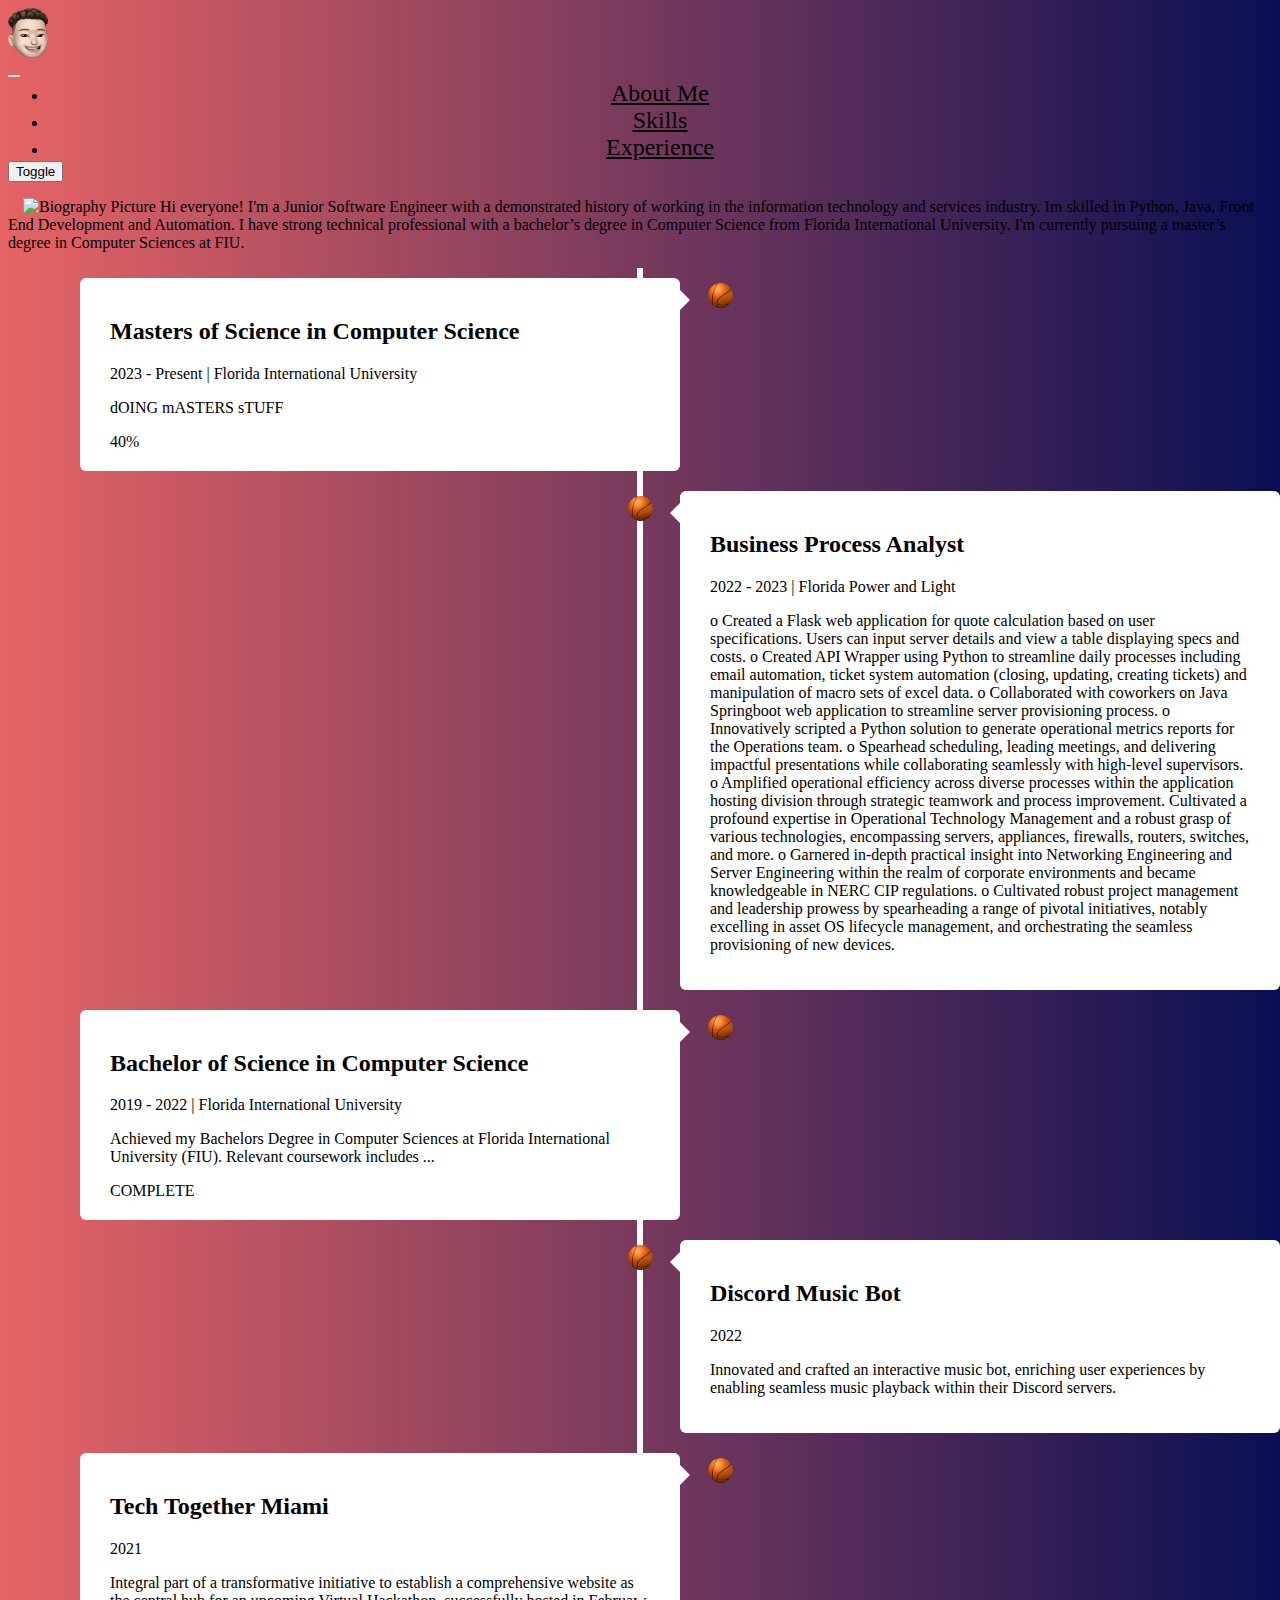
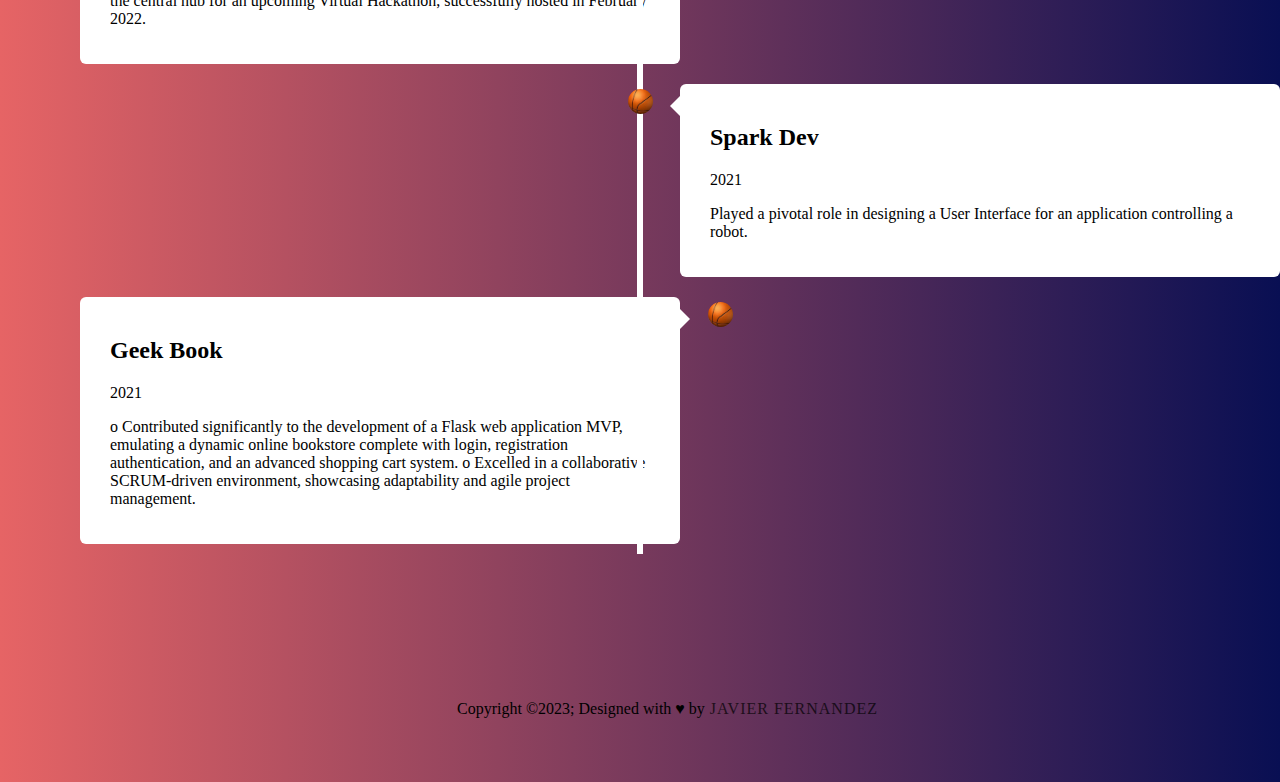
==== home.html @ 97260207 "Initial commit" ====
<!DOCTYPE html>
<html lang="en">
  <head>
    <meta charset="UTF-8" />
    <meta http-equiv="X-UA-Compatible" content="IE=edge" />
    <meta name="viewport" content="width=device-width, initial-scale=1.0" />
    <title>Javi's Resume Website</title>
    <link rel="stylesheet" href="css/main.css">
    <link rel="icon" type="image/icon" href="img/favicon.ico">


<!-- Bootstrap CSS -->
   <link rel="stylesheet" href="https://cdnjs.cloudflare.com/ajax/libs/font-awesome/6.5.1/css/all.min.css" integrity="sha512-DTOQO9RWCH3ppGqcWaEA1BIZOC6xxalwEsw9c2QQeAIftl+Vegovlnee1c9QX4TctnWMn13TZye+giMm8e2LwA==" crossorigin="anonymous" referrerpolicy="no-referrer" />
   <link href="https://cdn.jsdelivr.net/npm/bootstrap@5.3.2/dist/css/bootstrap.min.css" rel="stylesheet" integrity="sha384-T3c6CoIi6uLrA9TneNEoa7RxnatzjcDSCmG1MXxSR1GAsXEV/Dwwykc2MPK8M2HN" crossorigin="anonymous">
  </head>
  <body class="gradient-background">

        <header class="header-main">
            <nav class="navbar navbar-expand-lg">
            <div class="container-fluid">
                <div class="header-main-logo">
                    <img src="img/logo.PNG" alt="JF Logo Picture">
                </div>
                <button class="navbar-toggler" type="button" data-bs-toggle="collapse" data-bs-target="#navbarNav" aria-controls="navbarNav" aria-expanded="false" aria-label="Toggle navigation">
                <span class="navbar-toggler-icon"></span>
                </button>
                <div class="collapse navbar-collapse text-center" id="navbarNav">
                <ul class="navbar-nav">
                    <li class="nav-item">
                    <a class="nav-link" href="#about-section">About Me</a>
                    </li>
                    <li class="nav-item">
                    <a class="nav-link" href="#skills-section">Skills</a>
                    </li>
                    <li class="nav-item">
                    <a class="nav-link" href="#experience-section"> Experience</a>
                    </li>
                </ul>
                </div>
            </div>
            </nav>
        </header>
        <button id="toggleButton">Toggle</button>

        <div id="about-section" class="about-section">
            <p>
                <img  class="image" src="img/Bio_Pic.JPG" alt="Biography Picture">
                Hi everyone! I'm a Junior Software Engineer with a demonstrated history of working in the information technology and services industry. 
                Im skilled in Python, Java, Front End Development and Automation. I have strong technical professional with a bachelor’s degree in Computer Science 
                from Florida International University. I'm currently pursuing a master’s degree in Computer Sciences at FIU.            
            </p>
        </div>

        <div id="experience-section" class="experience-section">
            <div class="timeline">
                <div class="experience-section-container left">
                    <div class="timeline-content">
                      <h2>Masters of Science in Computer Science</h2>
                      <span class="date-class"> 2023 - Present | Florida International University</span>
                      <p>dOING mASTERS sTUFF
                      </p>
                      <div class="progress">
                        <div id="myprogressbar" class="progress-bar progress-bar-striped progress-bar-animated" style="width:40%">40%</div>
                      </div>
                    </div>
                </div>
                <div class="experience-section-container right">
                    <div class="timeline-content">
                      <h2>Business Process Analyst</h2>
                      <span class="date-class"> 2022 - 2023 | Florida Power and Light </span>
                      <p> o Created a Flask web application for quote calculation
                        based on user specifications. Users can input server details
                        and view a table displaying specs and costs.
                        o Created API Wrapper using Python to streamline daily
                        processes including email automation, ticket system
                        automation (closing, updating, creating tickets) and
                        manipulation of macro sets of excel data.
                        o Collaborated with coworkers on Java Springboot web
                        application to streamline server provisioning process.
                        o Innovatively scripted a Python solution to generate
                        operational metrics reports for the Operations team.
                        o Spearhead scheduling, leading meetings, and delivering
                        impactful presentations while collaborating seamlessly
                        with high-level supervisors.
                        o Amplified operational efficiency across diverse processes
                        within the application hosting division through strategic
                        teamwork and process improvement. Cultivated a
                        profound expertise in Operational Technology
                        Management and a robust grasp of various technologies,
                        encompassing servers, appliances, firewalls, routers,
                        switches, and more.
                        o Garnered in-depth practical insight into Networking
                        Engineering and Server Engineering within the realm of
                        corporate environments and became knowledgeable in
                        NERC CIP regulations.
                        o Cultivated robust project management and leadership
                        prowess by spearheading a range of pivotal initiatives,
                        notably excelling in asset OS lifecycle management, and
                        orchestrating the seamless provisioning of new devices.                                          
                      </p>
                    </div>
                </div>
                <div class="experience-section-container left">
                    <div class="timeline-content">
                      <h2>Bachelor of Science in Computer Science</h2>
                      <span class="date-class"> 2019 - 2022 | Florida International University</span>
                      <p>Achieved my Bachelors Degree in Computer Sciences at Florida International University (FIU). Relevant coursework includes ...</p>
                      <div class="progress">
                        <div class="progress-bar progress-bar-striped progress-bar-animated bg-success" style="width:100%">
                          COMPLETE
                        </div>
                      </div>
                    </div>
                </div>
                <div class="experience-section-container right">
                    <div class="timeline-content">
                      <h2>Discord Music Bot</h2>
                      <span class="date-class"> 2022 </span>
                      <p>Innovated and crafted an interactive music bot, enriching user experiences by enabling seamless music playback within their
                        Discord servers.
                      </p>
                    </div>
                </div>
                <div class="experience-section-container left">
                    <div class="timeline-content">
                      <h2>Tech Together Miami</h2>
                      <span class="date-class"> 2021 </span>
                      <p> Integral part of a transformative initiative to establish a
                        comprehensive website as the central hub for an
                        upcoming Virtual Hackathon, successfully hosted in
                        February 2022.                        
                      </p>
                    </div>
                </div>
                <div class="experience-section-container right">
                  <div class="timeline-content">
                    <h2>Spark Dev</h2>
                    <span class="date-class"> 2021 </span>
                    <p>Played a pivotal role in designing a User Interface for an
                        application controlling a robot. 
                    </p>
                  </div>
                </div>
                <div class="experience-section-container left">
                  <div class="timeline-content">
                    <h2>Geek Book</h2>
                    <span class="date-class"> 2021 </span>
                    <p>o Contributed significantly to the development of a Flask
                        web application MVP, emulating a dynamic online
                        bookstore complete with login, registration
                        authentication, and an advanced shopping cart system. 
                        o Excelled in a collaborative SCRUM-driven environment,
                        showcasing adaptability and agile project management.
                    </p>
                  </div>
                </div>
              </div>
        </div>
        

    <footer>
        <div class="footerContainer">
            <div class="socialIcons">
                <a href=""><i class="fa-brands fa-facebook"></i></a>
                <a href=""><i class="fa-brands fa-instagram"></i></a>
                <a href="https://www.linkedin.com/in/javier-fernandez-7a549918b/"><i class="fa-brands fa-linkedin"></i></a>
                <a href="https://github.com/javier-fernandez1219"><i class="fa-brands fa-github"></i></a>
            </div>
            <div class="footerBottom">
                <p>Copyright &copy;2023; Designed with &hearts; by<span class="designer">Javier Fernandez</span></p>
            </div>
        </div>
    </footer>
    <!-- Bootstrap JS -->
    <script src="script.js"></script>
    <script src="https://cdn.jsdelivr.net/npm/bootstrap@5.3.2/dist/js/bootstrap.bundle.min.js" integrity="sha384-C6RzsynM9kWDrMNeT87bh95OGNyZPhcTNXj1NW7RuBCsyN/o0jlpcV8Qyq46cDfL" crossorigin="anonymous"></script>
  </body>

</html>
---- css/main.css ----
.gradient-background {
    /* Define your gradient here */
    background-image: linear-gradient(to right, #e66465, #090f53);
    
}

.header-main-logo {
    width: fit-content;
    height: 100%;
}

.header-main-logo img{
    height: 50px;
}

.header-main a{
    font-size: x-large;
    font: bold;
}

.footerContainer {
    width: 100%;
    padding: 70px 30px 20px;
    position: relative;
    left: 0;
    bottom: 0;
    text-align: center;
}
.socialIcons {
    display: flex;
    justify-content: center;
}

.socialIcons a {
    text-decoration: none;
    padding: 10px;
    border-radius: 50%;
    margin: 10px;
}

.socialIcons a i {
    font-size: 2em;
    color: black;
    opacity: .9;
}

/* Hover Effect on Icons */
.socialIcons a:hover {
    background-color: aqua;
    transition: .5s;
}

.socialIcons a:hover i{
    transition: .5s;
}

.footerBottom {
    padding: 20px;
    text-align: center;
}

.designer {
    opacity: 0.7;
    text-transform: uppercase;
    letter-spacing: 1px;
    font-weight: 400;
    margin: 0px 5px;
}

.timeline {
    position: relative;
    max-width: 1200px;
    margin: 0 auto;
}
.timeline::after {
    content: '';
    position: absolute;
    width: 6px;
    background-color: white;
    top: 0;
    bottom: 0;
    left: 50%;
    margin-left: -3px;
}

.experience-section-container {
    padding: 10px 40px;
    position: relative;
    background-color: inherit;
    width: 50%;
}

.experience-section-container::after {
    content: '';
    position: absolute;
    width: 25px;
    height: 25px;
    right: -13px;
    background-color: white;
    top: 15px;
    border-radius: 50%;
    z-index: 1;
    background-image: url(/img/OIP.jpg);
    background-size: 42px;
    background-position: center;
}
.left {
    left: 0;
}

.right {
    left: 50%;
}

.left::before {
    content: '';
    height: 0;
    position: absolute;
    top: 22px;
    width: 0;
    z-index: 1;
    right: 30px;
    border: medium solid white;
    border-width: 10px 0 10px 10px;
    border-color: transparent transparent transparent white;
}

.right::before {
    content: " ";
    height: 0;
    position: absolute;
    top: 22px;
    width: 0;
    z-index: 1;
    left: 30px;
    border: medium solid white;
    border-width: 10px 10px 10px 0;
    border-color: transparent white transparent transparent;
}

.right::after {
    left: -12px;
}

.timeline-content {
    padding: 20px 30px;
    background-color: white;
    position: relative;
    border-radius: 6px;
}

/* Media queries - Responsive timeline on screens less than 600px wide */
@media screen and (max-width: 600px) {
    /* Place the timelime to the left */
      .timeline::after {
        left: 31px;
      }
    
    /* Full-width containers */
      .experience-section-container {
        width: 100%;
        padding-left: 70px;
        padding-right: 25px;
      }
    
    /* Make sure that all arrows are pointing leftwards */
      .experience-section-container::before {
        left: 60px;
        border: medium solid white;
        border-width: 10px 10px 10px 0;
        border-color: transparent white transparent transparent;
      }
    
    /* Make sure all circles are at the same spot */
      .left::after, .right::after {
        left: 18px;
      }
    
    /* Make all right containers behave like the left ones */
      .right {
        left: 0%;
      }
}

.navbar-toggler {
    border: none;
    font-size: 1.25rem;
}

.navbar-toggler:focus, .btn-close:focus {
    box-shadow: none;
    outline: none;
}
.nav-link {
    color: black;
    font-weight: 500;
    position: relative;
}
.nav-link:hover, .nav-link.active{
    color: black;
}
@media (min-width: 991px){
    .navbar-nav {
    text-align: center;
    margin: auto;
    }
    .nav-link::before{
    content: "";
    position: absolute;
    bottom: 0;
    left: 50%;
    transform: translateX(-50%);
    width: 0;
    height: 2px;
    background-color: aqua;
    visibility: hidden;
    transition: 0.3s ease-in-out;
}
    .nav-link:hover::before {
        width: 100%;
        visibility: visible;
    }
}
.image {
    width: 300px;
    margin-left: 15px;
}
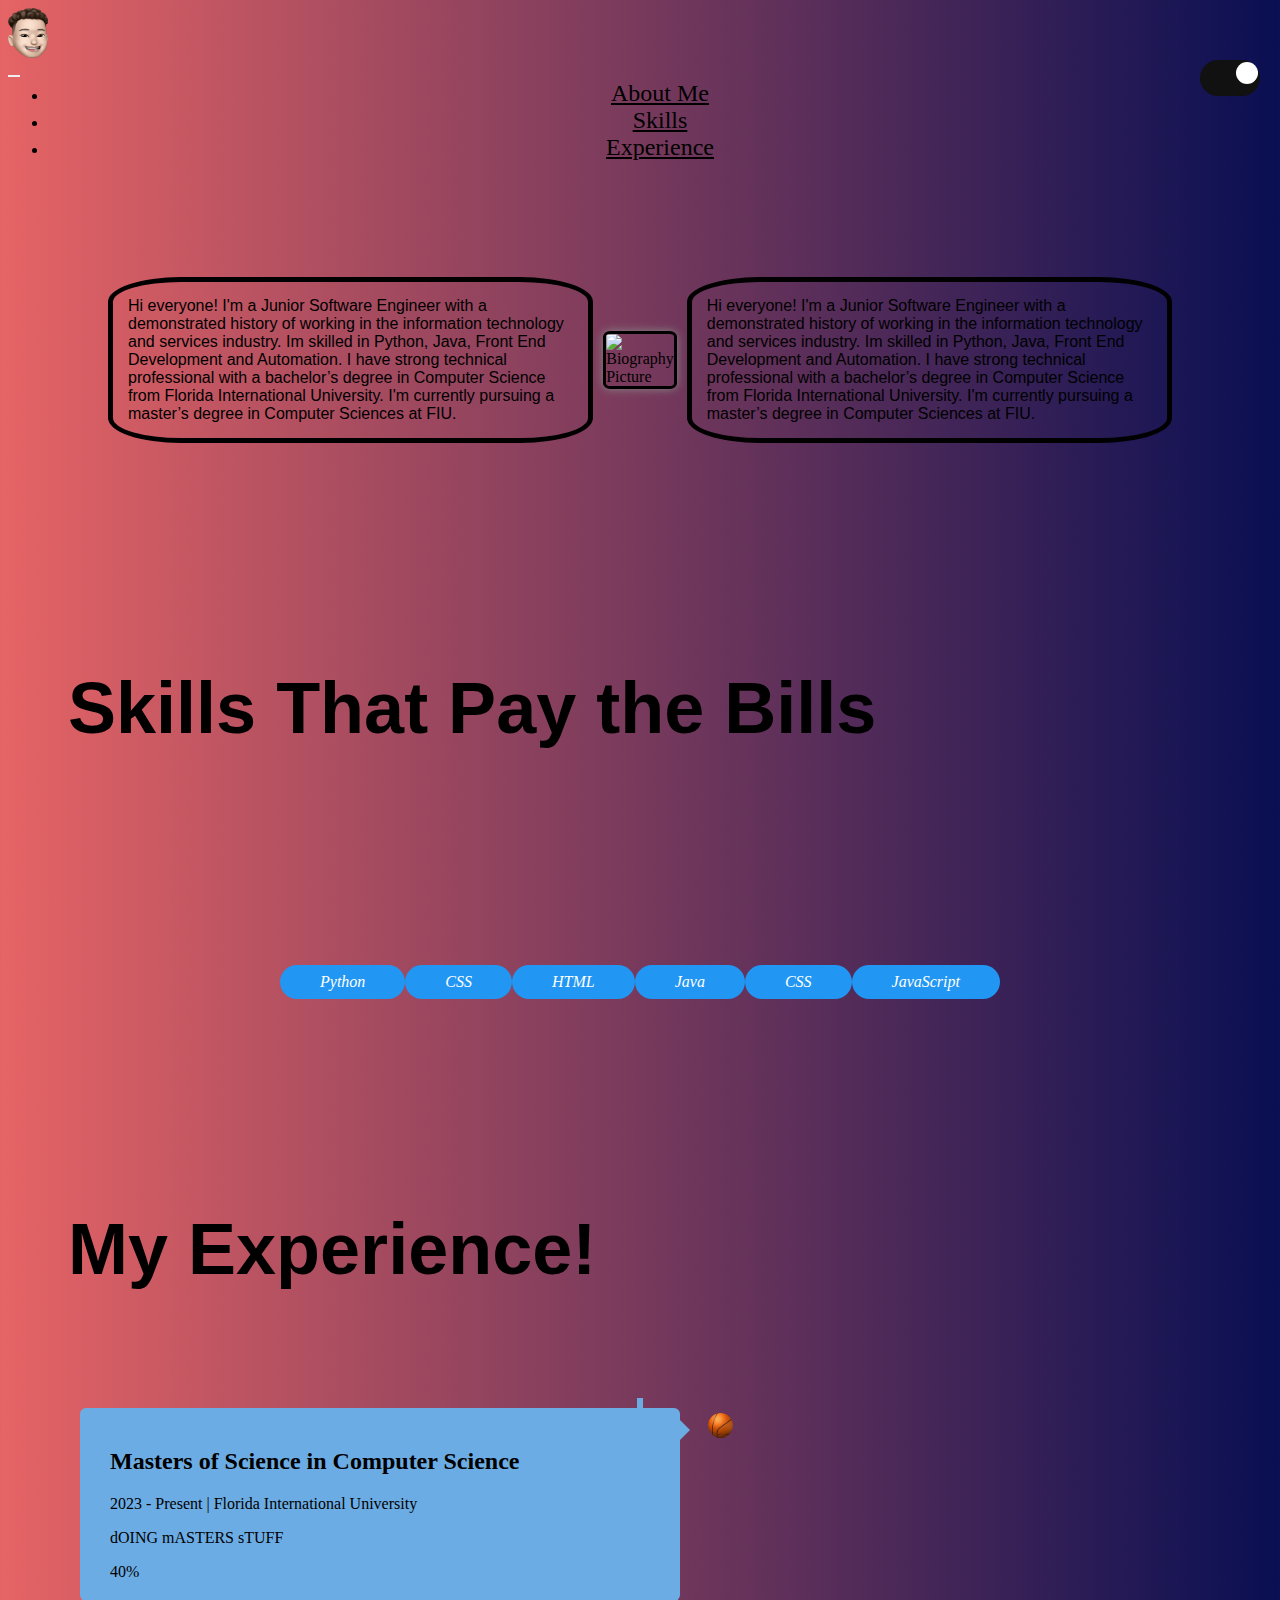
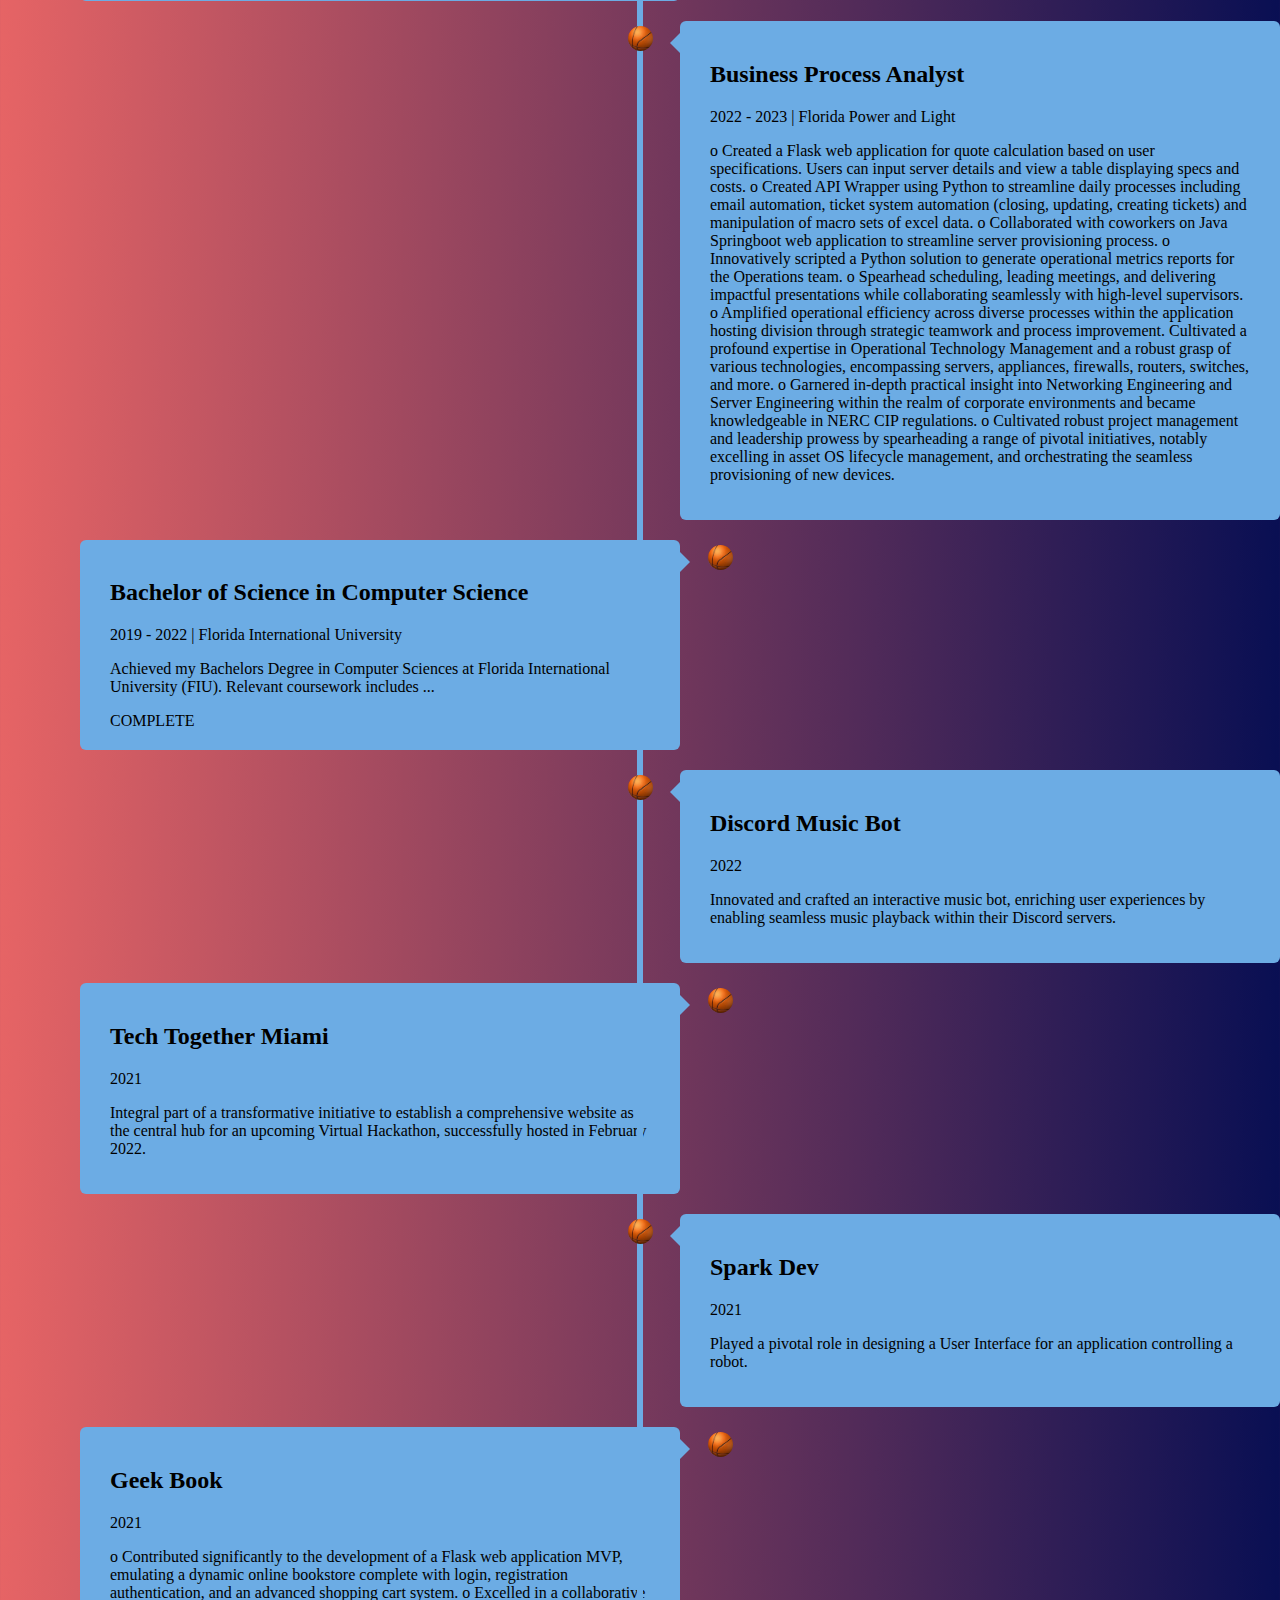
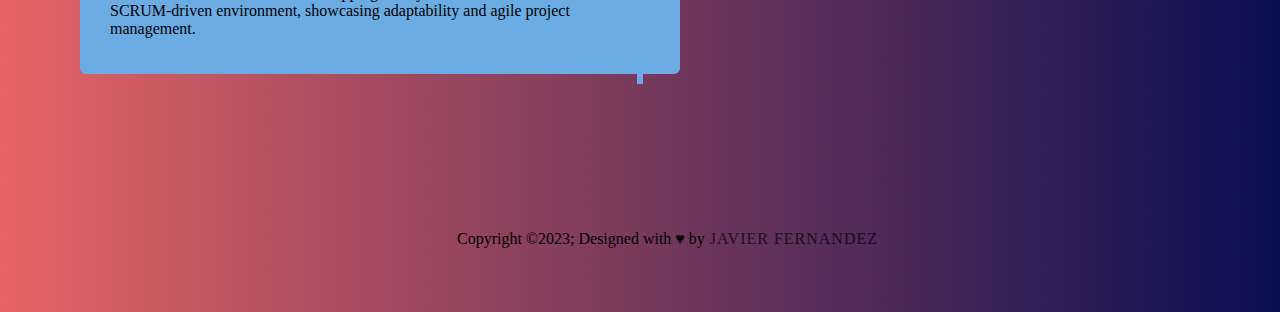
==== commit 05d86b50: "added about section and experience section" ====
--- a/home.html
+++ b/home.html
@@ -10,10 +10,11 @@
 
 
 <!-- Bootstrap CSS -->
+   <link href="https://fonts.cdnfonts.com/css/black-bubble" rel="stylesheet">                         
    <link rel="stylesheet" href="https://cdnjs.cloudflare.com/ajax/libs/font-awesome/6.5.1/css/all.min.css" integrity="sha512-DTOQO9RWCH3ppGqcWaEA1BIZOC6xxalwEsw9c2QQeAIftl+Vegovlnee1c9QX4TctnWMn13TZye+giMm8e2LwA==" crossorigin="anonymous" referrerpolicy="no-referrer" />
    <link href="https://cdn.jsdelivr.net/npm/bootstrap@5.3.2/dist/css/bootstrap.min.css" rel="stylesheet" integrity="sha384-T3c6CoIi6uLrA9TneNEoa7RxnatzjcDSCmG1MXxSR1GAsXEV/Dwwykc2MPK8M2HN" crossorigin="anonymous">
   </head>
-  <body class="gradient-background">
+  <body id="myDiv" class="gradient-background">
 
         <header class="header-main">
             <nav class="navbar navbar-expand-lg">
@@ -40,18 +41,52 @@
             </div>
             </nav>
         </header>
-        <button id="toggleButton">Toggle</button>
-
+        <div class="checkbox">
+          <input type="checkbox" class="color-mode-checkbox" id="color-mode-checkbox">
+          <label for="color-mode-checkbox" class="color-mode-checkbox-label">
+            <i class="fas fa-moon"></i>
+            <i class="fas fa-sun"></i>
+            <span class="ball"></span>
+          </label>
+        </div>
         <div id="about-section" class="about-section">
-            <p>
-                <img  class="image" src="img/Bio_Pic.JPG" alt="Biography Picture">
-                Hi everyone! I'm a Junior Software Engineer with a demonstrated history of working in the information technology and services industry. 
-                Im skilled in Python, Java, Front End Development and Automation. I have strong technical professional with a bachelor’s degree in Computer Science 
-                from Florida International University. I'm currently pursuing a master’s degree in Computer Sciences at FIU.            
-            </p>
-        </div>
-
+          <p>
+            Hi everyone! I'm a Junior Software Engineer with a demonstrated history of working in the information technology and services industry. 
+            Im skilled in Python, Java, Front End Development and Automation. I have strong technical professional with a bachelor’s degree in Computer Science 
+            from Florida International University. I'm currently pursuing a master’s degree in Computer Sciences at FIU.            
+          </p>
+          <img  class="image" src="img/Bio_Pic.JPG" alt="Biography Picture">
+          <p>
+            Hi everyone! I'm a Junior Software Engineer with a demonstrated history of working in the information technology and services industry. 
+            Im skilled in Python, Java, Front End Development and Automation. I have strong technical professional with a bachelor’s degree in Computer Science 
+            from Florida International University. I'm currently pursuing a master’s degree in Computer Sciences at FIU.
+          </p>
+        </div>
+        <div id="skills-section" class="skills-section">
+          <h1 class="section-header"> Skills That Pay the Bills</h1>
+          <div class="skills-icons">
+              <span class="tag-cloud">
+                <a><i class="fa-brands fa-python">Python</i></a>
+              </span>
+              <span class="tag-cloud">
+                <a><i class="fa-brands fa-css3"> CSS</i></a>
+              </span>
+              <span class="tag-cloud">
+                <a><i class="fa-brands fa-html5">HTML</i></a>
+              </span>
+              <span class="tag-cloud">
+                <a><i class="fa-brands fa-java">Java</i></a>
+              </span>
+              <span class="tag-cloud">
+                <a><i class="fa-brands fa-css3">CSS</i></a>
+              </span>
+              <span class="tag-cloud">
+                <a><i class="fa-brands fa-js">JavaScript</i></a>
+              </span>
+          </div>
+        </div>
         <div id="experience-section" class="experience-section">
+          <h1 class="section-header"> My Experience!</h1>
             <div class="timeline">
                 <div class="experience-section-container left">
                     <div class="timeline-content">
--- a/css/main.css
+++ b/css/main.css
@@ -1,7 +1,9 @@
+@import url("https://fonts.googleapis.com/css2?family=Montserrat&display=swap");
 .gradient-background {
     /* Define your gradient here */
     background-image: linear-gradient(to right, #e66465, #090f53);
-    
+
+ 
 }
 
 .header-main-logo {
@@ -76,7 +78,7 @@
     content: '';
     position: absolute;
     width: 6px;
-    background-color: white;
+    background-color: #6CACE4;
     top: 0;
     bottom: 0;
     left: 50%;
@@ -122,7 +124,7 @@
     right: 30px;
     border: medium solid white;
     border-width: 10px 0 10px 10px;
-    border-color: transparent transparent transparent white;
+    border-color: transparent transparent transparent #6CACE4;
 }
 
 .right::before {
@@ -135,7 +137,7 @@
     left: 30px;
     border: medium solid white;
     border-width: 10px 10px 10px 0;
-    border-color: transparent white transparent transparent;
+    border-color: transparent #6CACE4 transparent transparent;
 }
 
 .right::after {
@@ -144,7 +146,7 @@
 
 .timeline-content {
     padding: 20px 30px;
-    background-color: white;
+    background-color: #6CACE4;
     position: relative;
     border-radius: 6px;
 }
@@ -221,8 +223,121 @@
         visibility: visible;
     }
 }
-.image {
+
+.section-header {
+    font-size: 4.5rem!important;
+    padding: 60px;
+    font-family: 'BLACK BUBBLE', sans-serif;
+}
+
+.checkbox {
+    position: absolute; /* Keeps the checkbox in a fixed position on the screen */
+    top: 60px;       /* Distance from the top of the viewport */
+    right: 20px;     /* Distance from the right of the viewport */
+    /* Add other styling as needed */
+}
+.color-mode-checkbox {
+    opacity: 0;
+    position: absolute;
+}
+
+.color-mode-checkbox-label {
+    background-color: #111;
+    width: 50px;
+    height: 26px;
+    border-radius: 50px;
+    position: relative;
+    padding: 5px;
+    cursor: pointer;
+    display: flex;
+    justify-content: space-between;
+    align-items: center;
+}
+
+.fa-moon {color: #f1c40f;}
+
+.fa-sun {color: #f39c12;}
+
+.color-mode-checkbox-label .ball {
+    background-color: #fff;
+    width: 22px;
+    height: 22px;
+    position: absolute;
+    right: 2px;
+    top: 2px;
+    border-radius: 50%;
+    transition: transform 0.2s linear;
+}
+
+.color-mode-checkbox:checked + .color-mode-checkbox-label .ball{
+    transform: translateX(-24px);
+}
+
+.about-section {
+    display: flex; /* Enables flexbox */
+    align-items: center; /* Aligns items vertically in the center */
+    justify-content: center; /* Aligns items horizontally in the center */
+    gap: 10px; /* Optional: Adds space between items */
+    padding: 100px;
+}
+
+.about-section img{
     width: 300px;
-    margin-left: 15px;
-}
-
+    display: flex;
+    justify-content: center; /* Centers horizontally */
+    align-items: center;
+    margin-left: auto;
+    margin-right: auto;
+    border-radius: 10%; /* makes image round */
+    border: 3px solid black; /* adds color border */
+    box-shadow: 0 0 10px #888888;
+}
+.about-section img:hover {
+    /* Start the shake animation and make the animation last for 0.5 seconds */
+    animation: shake 0.5s;
+  
+}
+  
+@keyframes shake {
+    0% {transform: translate(1px, 1px) rotate(0deg); }
+    10% {transform: translate(-1px, -2px) rotate(-1deg); }
+    20% {transform: translate(-3px, 0px) rotate(1deg); }
+    30% {transform: translate(3px, 2px) rotate(0deg); }
+    40% {transform: translate(1px, -1px) rotate(1deg); }
+    50% {transform: translate(-1px, 2px) rotate(-1deg); }
+    60% { transform: translate(-3px, 1px) rotate(0deg); }
+    70% { transform: translate(3px, 1px) rotate(-1deg); }
+    80% { transform: translate(-1px, -1px) rotate(1deg); }
+    90% { transform: translate(1px, 2px) rotate(0deg); }
+    100% { transform: translate(1px, -2px) rotate(-1deg); }
+}
+
+.about-section p{
+    border: 5px solid black;
+    padding: 15px;
+    font-family: 'BLACK BUBBLE', sans-serif;
+    border-radius: 15%;
+    text-decoration: none;
+    word-wrap: break-word; /* Ensures long words do not overflow */
+}
+.skills-icons {
+    display: flex;
+    justify-content: center;
+    padding: 100px;
+}
+
+.skills-icons a {
+    text-decoration: none;
+    padding: 10px;
+    border-radius: 50%;
+    margin: 10px;
+}
+
+.tag-cloud {
+    display: inline-block;
+    color: white;
+    padding: 8px 20px;
+    border-radius: 25px;
+    background-color: #2196F3;
+    margin-top: 8px;
+}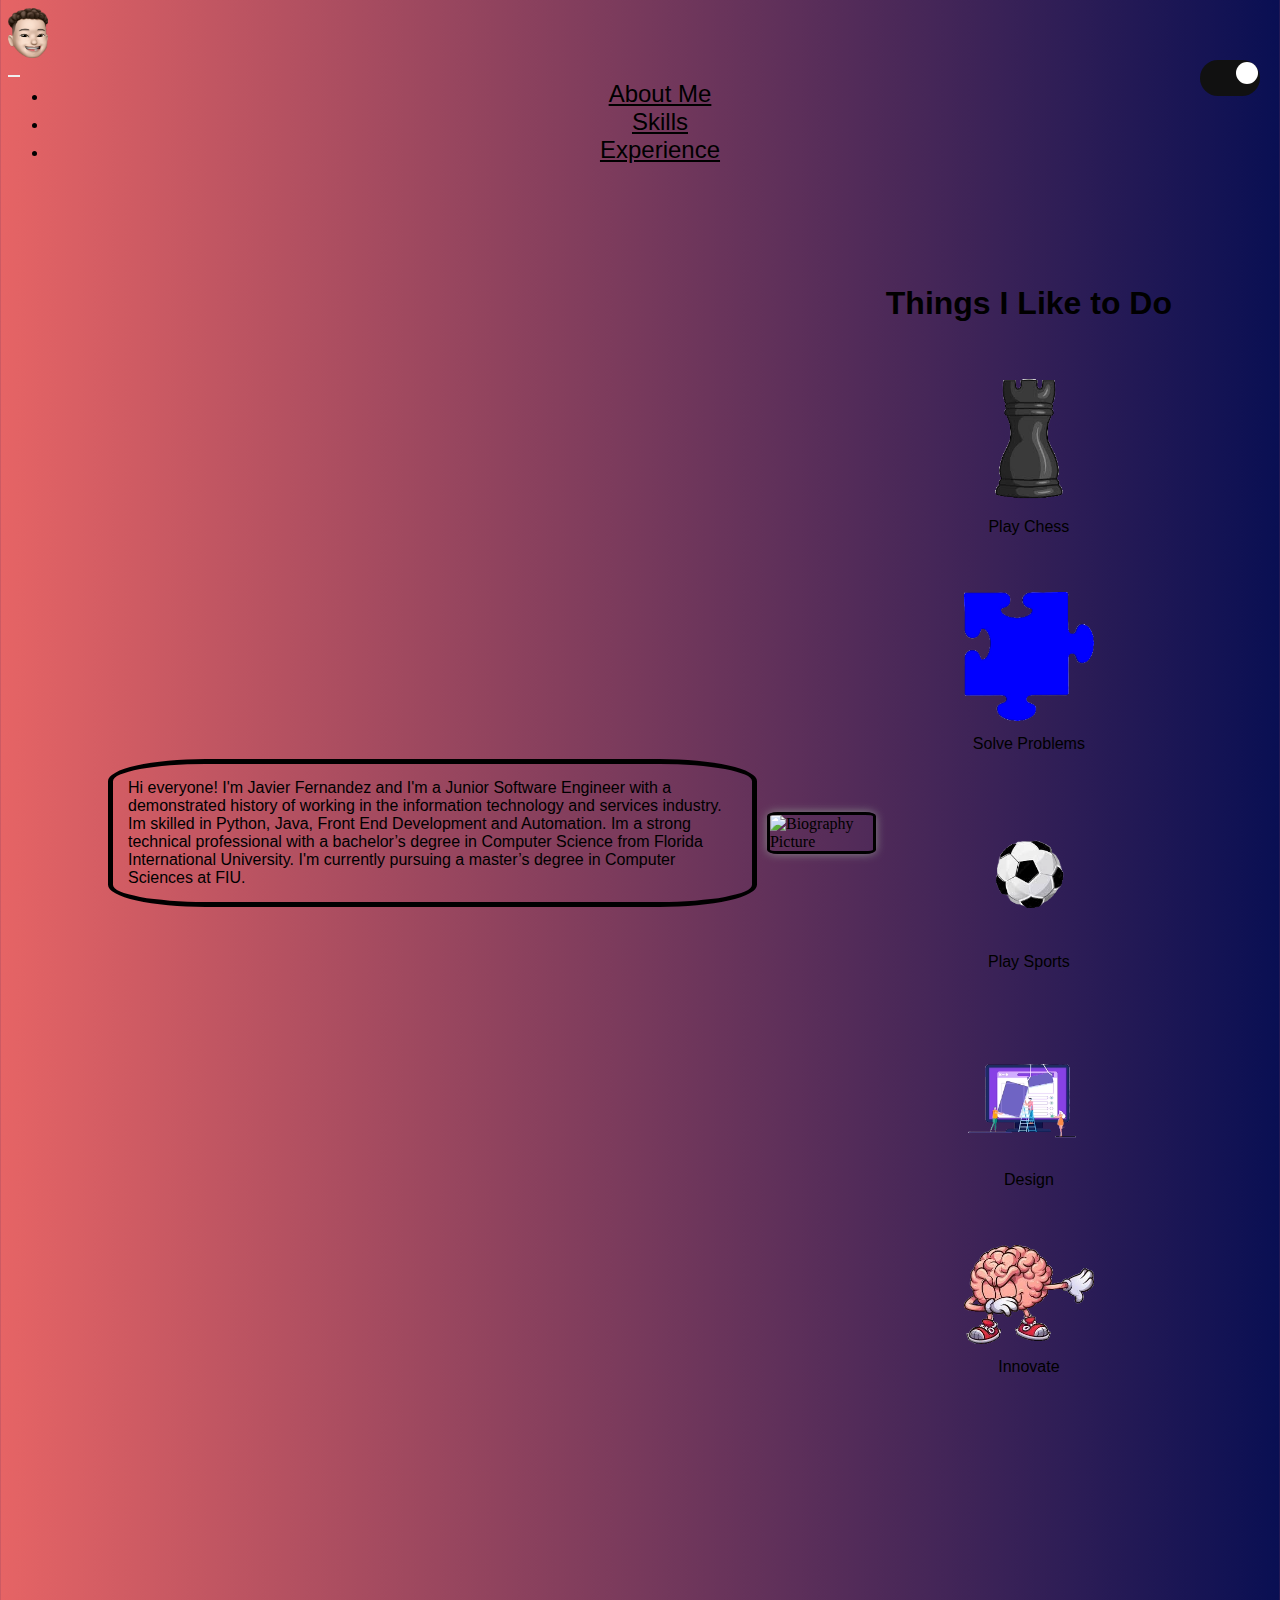
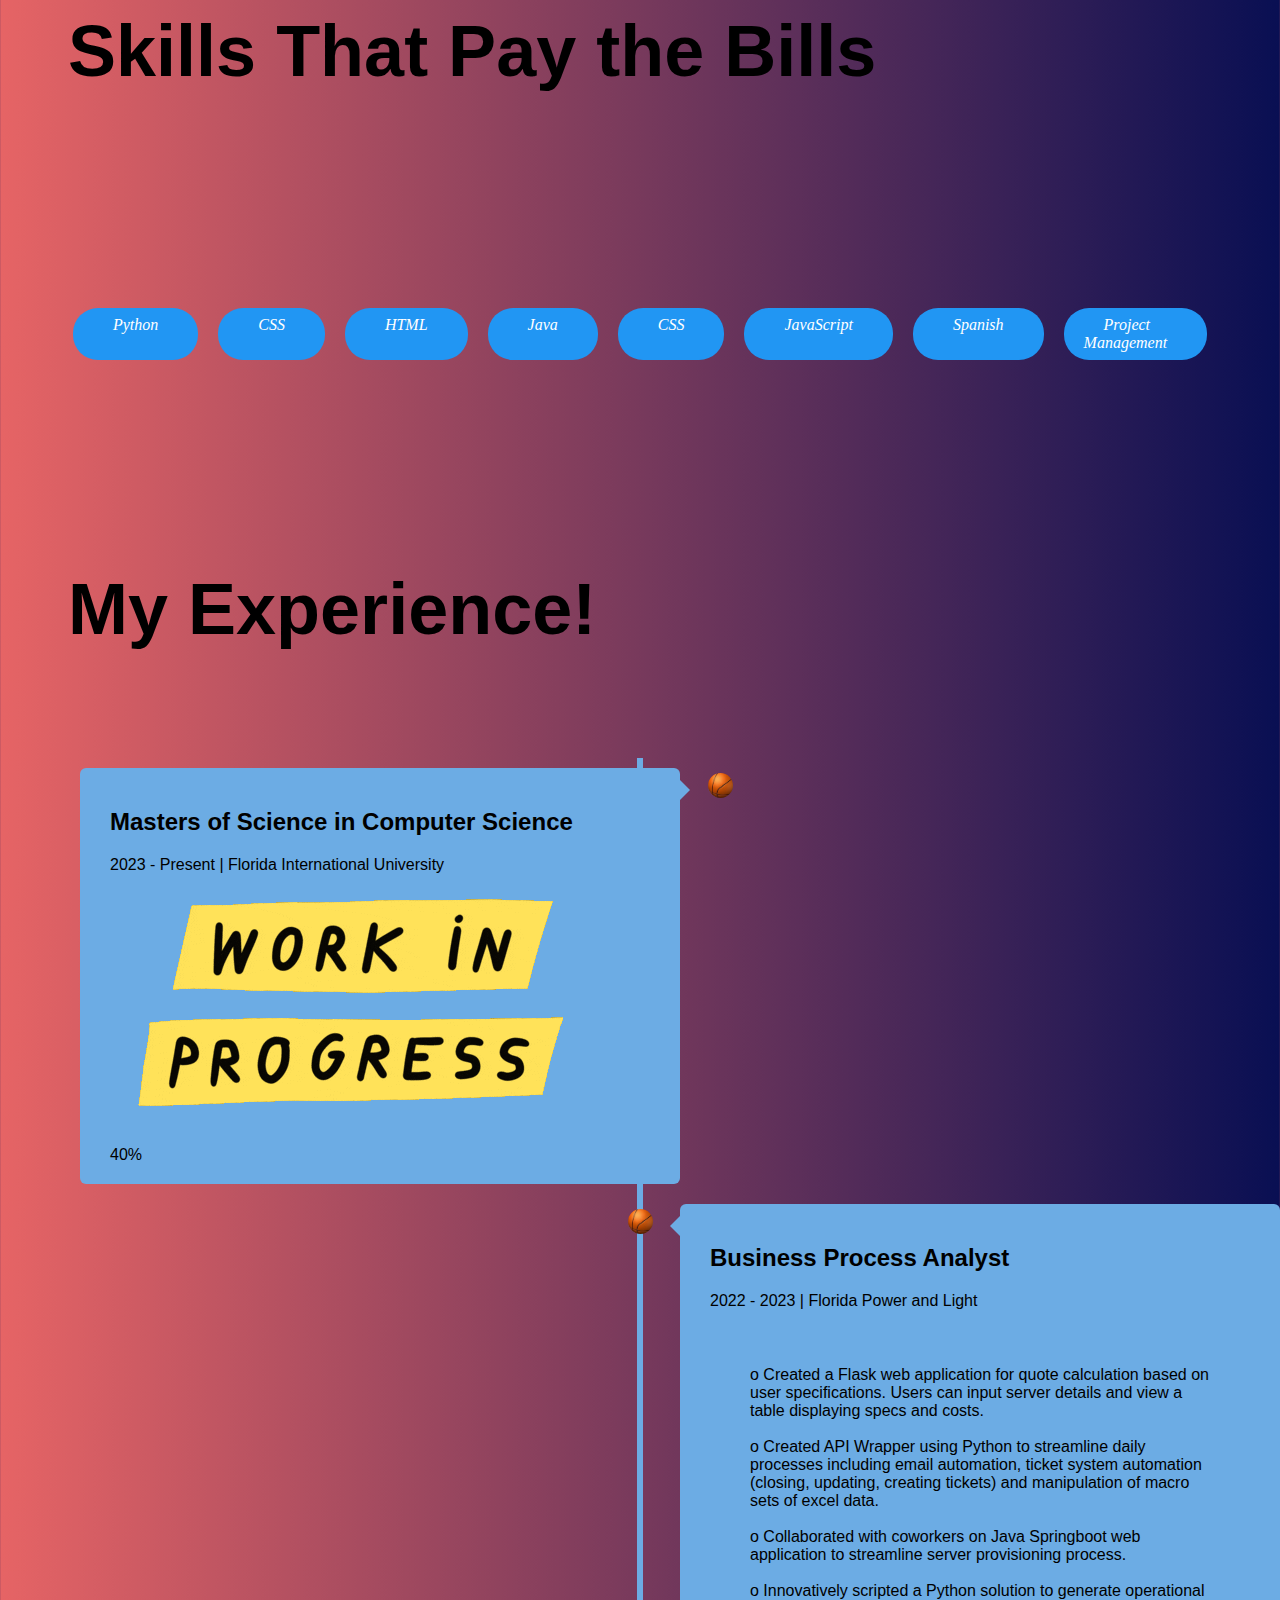
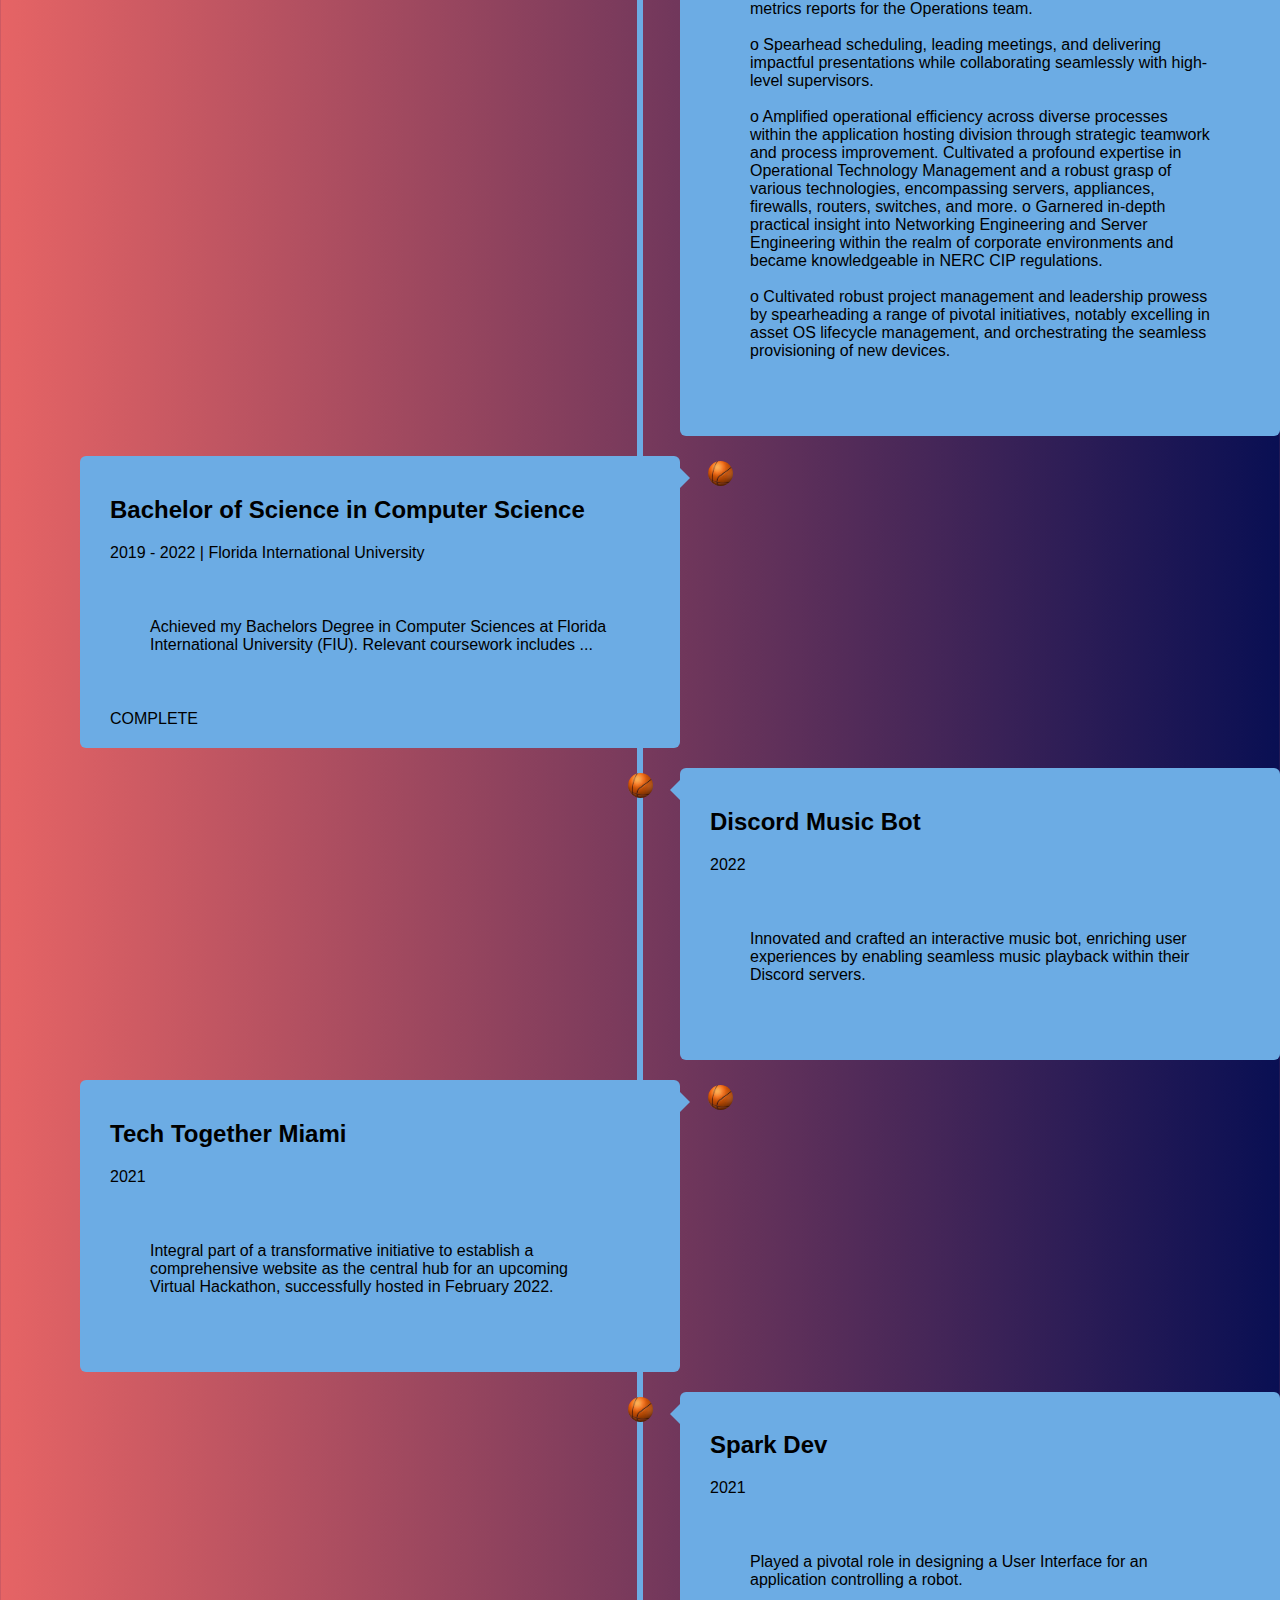
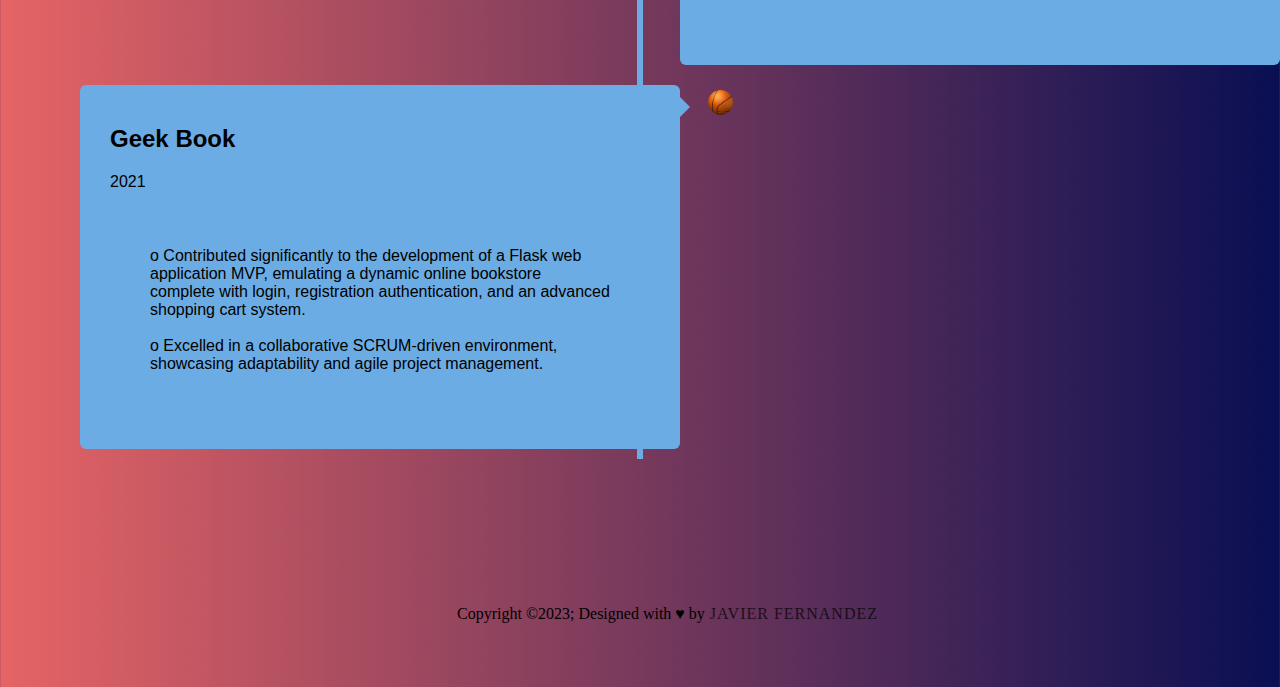
==== commit 80fbbab3: "added skills" ====
--- a/home.html
+++ b/home.html
@@ -10,7 +10,8 @@
 
 
 <!-- Bootstrap CSS -->
-   <link href="https://fonts.cdnfonts.com/css/black-bubble" rel="stylesheet">                         
+   <link href="https://fonts.cdnfonts.com/css/black-bubble" rel="stylesheet">   
+   <link href="https://fonts.cdnfonts.com/css/super-bubble" rel="stylesheet">                                    
    <link rel="stylesheet" href="https://cdnjs.cloudflare.com/ajax/libs/font-awesome/6.5.1/css/all.min.css" integrity="sha512-DTOQO9RWCH3ppGqcWaEA1BIZOC6xxalwEsw9c2QQeAIftl+Vegovlnee1c9QX4TctnWMn13TZye+giMm8e2LwA==" crossorigin="anonymous" referrerpolicy="no-referrer" />
    <link href="https://cdn.jsdelivr.net/npm/bootstrap@5.3.2/dist/css/bootstrap.min.css" rel="stylesheet" integrity="sha384-T3c6CoIi6uLrA9TneNEoa7RxnatzjcDSCmG1MXxSR1GAsXEV/Dwwykc2MPK8M2HN" crossorigin="anonymous">
   </head>
@@ -50,17 +51,36 @@
           </label>
         </div>
         <div id="about-section" class="about-section">
-          <p>
-            Hi everyone! I'm a Junior Software Engineer with a demonstrated history of working in the information technology and services industry. 
-            Im skilled in Python, Java, Front End Development and Automation. I have strong technical professional with a bachelor’s degree in Computer Science 
+          <p class="text-box-text">
+            Hi everyone! I'm Javier Fernandez and I'm a Junior Software Engineer with a demonstrated history of working in the information technology and services industry. 
+            Im skilled in Python, Java, Front End Development and Automation. Im a strong technical professional with a bachelor’s degree in Computer Science 
             from Florida International University. I'm currently pursuing a master’s degree in Computer Sciences at FIU.            
           </p>
-          <img  class="image" src="img/Bio_Pic.JPG" alt="Biography Picture">
-          <p>
-            Hi everyone! I'm a Junior Software Engineer with a demonstrated history of working in the information technology and services industry. 
-            Im skilled in Python, Java, Front End Development and Automation. I have strong technical professional with a bachelor’s degree in Computer Science 
-            from Florida International University. I'm currently pursuing a master’s degree in Computer Sciences at FIU.
-          </p>
+          <img  class="bio-image" src="img/Bio_Pic.JPG" alt="Biography Picture">
+          <div class="interests-section">
+            <h1 class="subsection-header"> Things I Like to Do </h1>
+            <div class="interest">
+              <img src="img/chess-piece.png" alt="Pawn">
+              <p>Play Chess</p>
+            </div>
+            <div class="interest">
+              <img src="img/puzzle.png" alt="puzzle piece">
+              <p>Solve Problems</p>
+            </div>
+            <div class="interest">
+              <img src="img/soccer-ball.png" alt="soccer ball">
+              <p>Play Sports</p>
+            </div>
+            <div class="interest">
+              <img src="img/web-design.png" alt="web-design">
+              <p>Design</p>
+            </div>
+            <div class="interest">
+              <img src="img/thinking.png" alt="brain">
+              <p> Innovate </p>
+            </div>
+          </div>
+          
         </div>
         <div id="skills-section" class="skills-section">
           <h1 class="section-header"> Skills That Pay the Bills</h1>
@@ -83,6 +103,12 @@
               <span class="tag-cloud">
                 <a><i class="fa-brands fa-js">JavaScript</i></a>
               </span>
+              <span class="tag-cloud">
+                <a><i>Spanish</i></a>
+              </span>
+              <span class="tag-cloud">
+                <a><i>Project Management</i></a>
+              </span>
           </div>
         </div>
         <div id="experience-section" class="experience-section">
@@ -92,8 +118,7 @@
                     <div class="timeline-content">
                       <h2>Masters of Science in Computer Science</h2>
                       <span class="date-class"> 2023 - Present | Florida International University</span>
-                      <p>dOING mASTERS sTUFF
-                      </p>
+                      <img src="img/construction.gif" alt="web-design">
                       <div class="progress">
                         <div id="myprogressbar" class="progress-bar progress-bar-striped progress-bar-animated" style="width:40%">40%</div>
                       </div>
@@ -106,17 +131,22 @@
                       <p> o Created a Flask web application for quote calculation
                         based on user specifications. Users can input server details
                         and view a table displaying specs and costs.
+                        <br><br>
                         o Created API Wrapper using Python to streamline daily
                         processes including email automation, ticket system
                         automation (closing, updating, creating tickets) and
                         manipulation of macro sets of excel data.
+                        <br><br>
                         o Collaborated with coworkers on Java Springboot web
                         application to streamline server provisioning process.
+                        <br><br>
                         o Innovatively scripted a Python solution to generate
                         operational metrics reports for the Operations team.
+                        <br><br>
                         o Spearhead scheduling, leading meetings, and delivering
                         impactful presentations while collaborating seamlessly
                         with high-level supervisors.
+                        <br><br>
                         o Amplified operational efficiency across diverse processes
                         within the application hosting division through strategic
                         teamwork and process improvement. Cultivated a
@@ -128,6 +158,7 @@
                         Engineering and Server Engineering within the realm of
                         corporate environments and became knowledgeable in
                         NERC CIP regulations.
+                        <br><br>
                         o Cultivated robust project management and leadership
                         prowess by spearheading a range of pivotal initiatives,
                         notably excelling in asset OS lifecycle management, and
@@ -184,6 +215,7 @@
                         web application MVP, emulating a dynamic online
                         bookstore complete with login, registration
                         authentication, and an advanced shopping cart system. 
+                        <br><br>
                         o Excelled in a collaborative SCRUM-driven environment,
                         showcasing adaptability and agile project management.
                     </p>
--- a/css/main.css
+++ b/css/main.css
@@ -13,6 +13,11 @@
 
 .header-main-logo img{
     height: 50px;
+    transition: transform .2s; /* Animation */
+}
+
+.header-main-logo img:hover{
+    transform: scale(2);
 }
 
 .header-main a{
@@ -85,11 +90,17 @@
     margin-left: -3px;
 }
 
+.experience-section p{
+    padding: 40px;
+    align-items: start;
+}
+
 .experience-section-container {
     padding: 10px 40px;
     position: relative;
     background-color: inherit;
     width: 50%;
+    font-family: 'Super Bubble', sans-serif;
 }
 
 .experience-section-container::after {
@@ -150,7 +161,9 @@
     position: relative;
     border-radius: 6px;
 }
-
+.date-class {
+    font-family: 'Super Bubble', sans-serif;
+}
 /* Media queries - Responsive timeline on screens less than 600px wide */
 @media screen and (max-width: 600px) {
     /* Place the timelime to the left */
@@ -227,7 +240,7 @@
 .section-header {
     font-size: 4.5rem!important;
     padding: 60px;
-    font-family: 'BLACK BUBBLE', sans-serif;
+    font-family: 'Super Bubble', sans-serif;
 }
 
 .checkbox {
@@ -276,28 +289,27 @@
 .about-section {
     display: flex; /* Enables flexbox */
     align-items: center; /* Aligns items vertically in the center */
-    justify-content: center; /* Aligns items horizontally in the center */
+    justify-content: space-around; /* Aligns items horizontally in the center */
     gap: 10px; /* Optional: Adds space between items */
     padding: 100px;
 }
 
-.about-section img{
-    width: 300px;
+.bio-image{
+    width: 500px;
     display: flex;
     justify-content: center; /* Centers horizontally */
     align-items: center;
-    margin-left: auto;
-    margin-right: auto;
     border-radius: 10%; /* makes image round */
     border: 3px solid black; /* adds color border */
     box-shadow: 0 0 10px #888888;
 }
-.about-section img:hover {
+.bio-image:hover {
     /* Start the shake animation and make the animation last for 0.5 seconds */
     animation: shake 0.5s;
+    animation-iteration-count: infinite;
   
 }
-  
+
 @keyframes shake {
     0% {transform: translate(1px, 1px) rotate(0deg); }
     10% {transform: translate(-1px, -2px) rotate(-1deg); }
@@ -312,10 +324,10 @@
     100% { transform: translate(1px, -2px) rotate(-1deg); }
 }
 
-.about-section p{
+.text-box-text{
     border: 5px solid black;
     padding: 15px;
-    font-family: 'BLACK BUBBLE', sans-serif;
+    font-family: 'Super Bubble', sans-serif;
     border-radius: 15%;
     text-decoration: none;
     word-wrap: break-word; /* Ensures long words do not overflow */
@@ -324,6 +336,7 @@
     display: flex;
     justify-content: center;
     padding: 100px;
+    gap: 20px;
 }
 
 .skills-icons a {
@@ -340,4 +353,45 @@
     border-radius: 25px;
     background-color: #2196F3;
     margin-top: 8px;
+    transition: transform .2s; /* Animation */
+}
+.tag-cloud:hover{
+    transform: scale(3); /* (150% zoom - Note: if the zoom is too large, it will go outside of the viewport) */
+}
+
+.nav-item {
+    font-family: 'Super Bubble', sans-serif;
+}
+
+.interests-section {
+    display: flex;
+    flex-wrap: wrap;
+    justify-content: space-evenly;
+    align-items: center;
+    align-content: center;
+    gap: 20px 30px;
+    margin: 0;
+}
+.subsection-header{
+    font-family: 'Super Bubble', sans-serif;
+    text-wrap: nowrap;
+    display: flex;
+    align-items: center;
+}
+.interest {
+    text-align: center;
+    padding: 10px;
+    transition: transform .2s; /* Animation */
+}
+.interest:hover {
+    transform: scale(1.5); /* (150% zoom - Note: if the zoom is too large, it will go outside of the viewport) */
+}
+
+.interest img{
+    width: 130px;
+}
+
+.interest p {
+    margin-top: 10px;
+    font-family: 'Super Bubble', sans-serif;
 }